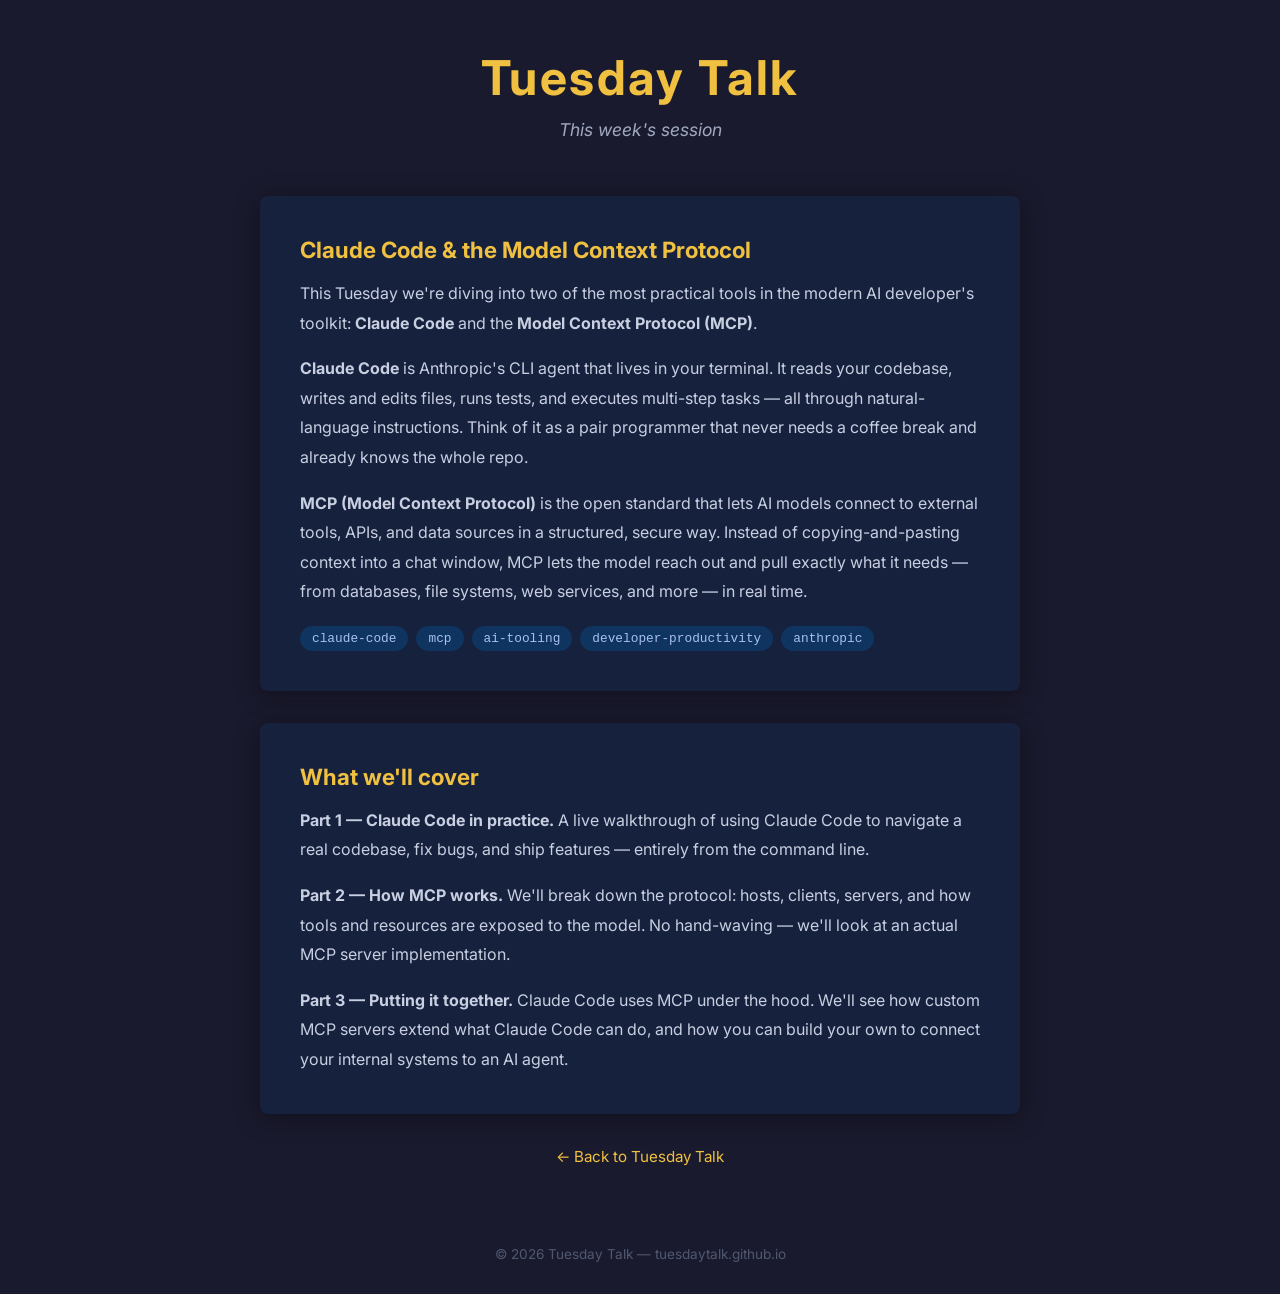
==== claude-talk.html @ 590dac4e "Add readme, extract stylesheet, change font" ====
<!DOCTYPE html>
<html lang="en">
<head>
  <meta charset="UTF-8">
  <meta name="viewport" content="width=device-width, initial-scale=1.0">
  <title>Tuesday Talk &mdash; Claude Code &amp; MCP</title>
  <link rel="preconnect" href="https://fonts.googleapis.com">
  <link href="https://fonts.googleapis.com/css2?family=Inter:wght@400;600;700&display=swap" rel="stylesheet">
  <link rel="stylesheet" href="style.css">
</head>
<body>

  <header>
    <h1>Tuesday Talk</h1>
    <p class="subtitle">This week's session</p>
  </header>

  <main>

    <div class="card">
      <h2>Claude Code &amp; the Model Context Protocol</h2>
      <p>
        This Tuesday we're diving into two of the most practical tools in the modern AI developer's
        toolkit: <strong>Claude Code</strong> and the <strong>Model Context Protocol (MCP)</strong>.
      </p>
      <p>
        <strong>Claude Code</strong> is Anthropic's CLI agent that lives in your terminal. It reads
        your codebase, writes and edits files, runs tests, and executes multi-step tasks — all
        through natural-language instructions. Think of it as a pair programmer that never needs
        a coffee break and already knows the whole repo.
      </p>
      <p>
        <strong>MCP (Model Context Protocol)</strong> is the open standard that lets AI models
        connect to external tools, APIs, and data sources in a structured, secure way. Instead of
        copying-and-pasting context into a chat window, MCP lets the model reach out and pull
        exactly what it needs — from databases, file systems, web services, and more — in real time.
      </p>
      <div class="tag-row">
        <span class="tag">claude-code</span>
        <span class="tag">mcp</span>
        <span class="tag">ai-tooling</span>
        <span class="tag">developer-productivity</span>
        <span class="tag">anthropic</span>
      </div>
    </div>

    <div class="card">
      <h2>What we'll cover</h2>
      <p>
        <strong>Part 1 &mdash; Claude Code in practice.</strong> A live walkthrough of using
        Claude Code to navigate a real codebase, fix bugs, and ship features — entirely from
        the command line.
      </p>
      <p>
        <strong>Part 2 &mdash; How MCP works.</strong> We'll break down the protocol: hosts,
        clients, servers, and how tools and resources are exposed to the model. No hand-waving —
        we'll look at an actual MCP server implementation.
      </p>
      <p>
        <strong>Part 3 &mdash; Putting it together.</strong> Claude Code uses MCP under the hood.
        We'll see how custom MCP servers extend what Claude Code can do, and how you can build
        your own to connect your internal systems to an AI agent.
      </p>
    </div>

    <div class="back">
      <a href="index.html">&larr; Back to Tuesday Talk</a>
    </div>

  </main>

  <footer>
    &copy; 2026 Tuesday Talk &mdash; tuesdaytalk.github.io
  </footer>

</body>
</html>
---- style.css ----
* {
  margin: 0;
  padding: 0;
  box-sizing: border-box;
}

body {
  font-family: 'Inter', sans-serif;
  background-color: #1a1a2e;
  color: #e0e0e0;
  min-height: 100vh;
  display: flex;
  flex-direction: column;
  align-items: center;
}

header {
  text-align: center;
  padding: 3rem 2rem 1rem;
}

header h1 {
  font-size: 3rem;
  color: #f0c040;
  letter-spacing: 0.05em;
}

header p,
header .subtitle {
  margin-top: 0.75rem;
  font-size: 1.1rem;
  color: #a0a8c0;
  font-style: italic;
}

main {
  max-width: 760px;
  width: 90%;
  margin: 2.5rem auto 3rem;
}

.card {
  background: #16213e;
  border-radius: 8px;
  padding: 2.5rem;
  box-shadow: 0 4px 24px rgba(0,0,0,0.4);
  margin-bottom: 2rem;
}

.card h2 {
  font-size: 1.4rem;
  color: #f0c040;
  margin-bottom: 1rem;
}

.card p {
  line-height: 1.85;
  color: #c8cfe0;
  margin-bottom: 1rem;
}

.card p:last-child {
  margin-bottom: 0;
}

.tag-row {
  display: flex;
  flex-wrap: wrap;
  gap: 0.5rem;
  margin-top: 1.2rem;
}

.tag {
  background: #0f3460;
  color: #a8c0f0;
  font-size: 0.8rem;
  padding: 0.3rem 0.75rem;
  border-radius: 20px;
  font-family: monospace;
}

.cta {
  text-align: center;
  margin-top: 2rem;
}

.cta a {
  display: inline-block;
  background: #f0c040;
  color: #1a1a2e;
  font-family: 'Inter', sans-serif;
  font-size: 1.1rem;
  font-weight: bold;
  padding: 0.85rem 2.5rem;
  border-radius: 4px;
  text-decoration: none;
  letter-spacing: 0.03em;
  transition: background 0.2s;
}

.cta a:hover {
  background: #ffd966;
}

.back {
  text-align: center;
  margin-top: 1rem;
}

.back a {
  color: #f0c040;
  text-decoration: none;
  font-size: 0.95rem;
}

.back a:hover {
  text-decoration: underline;
}

footer {
  text-align: center;
  padding: 2rem;
  font-size: 0.85rem;
  color: #505870;
}
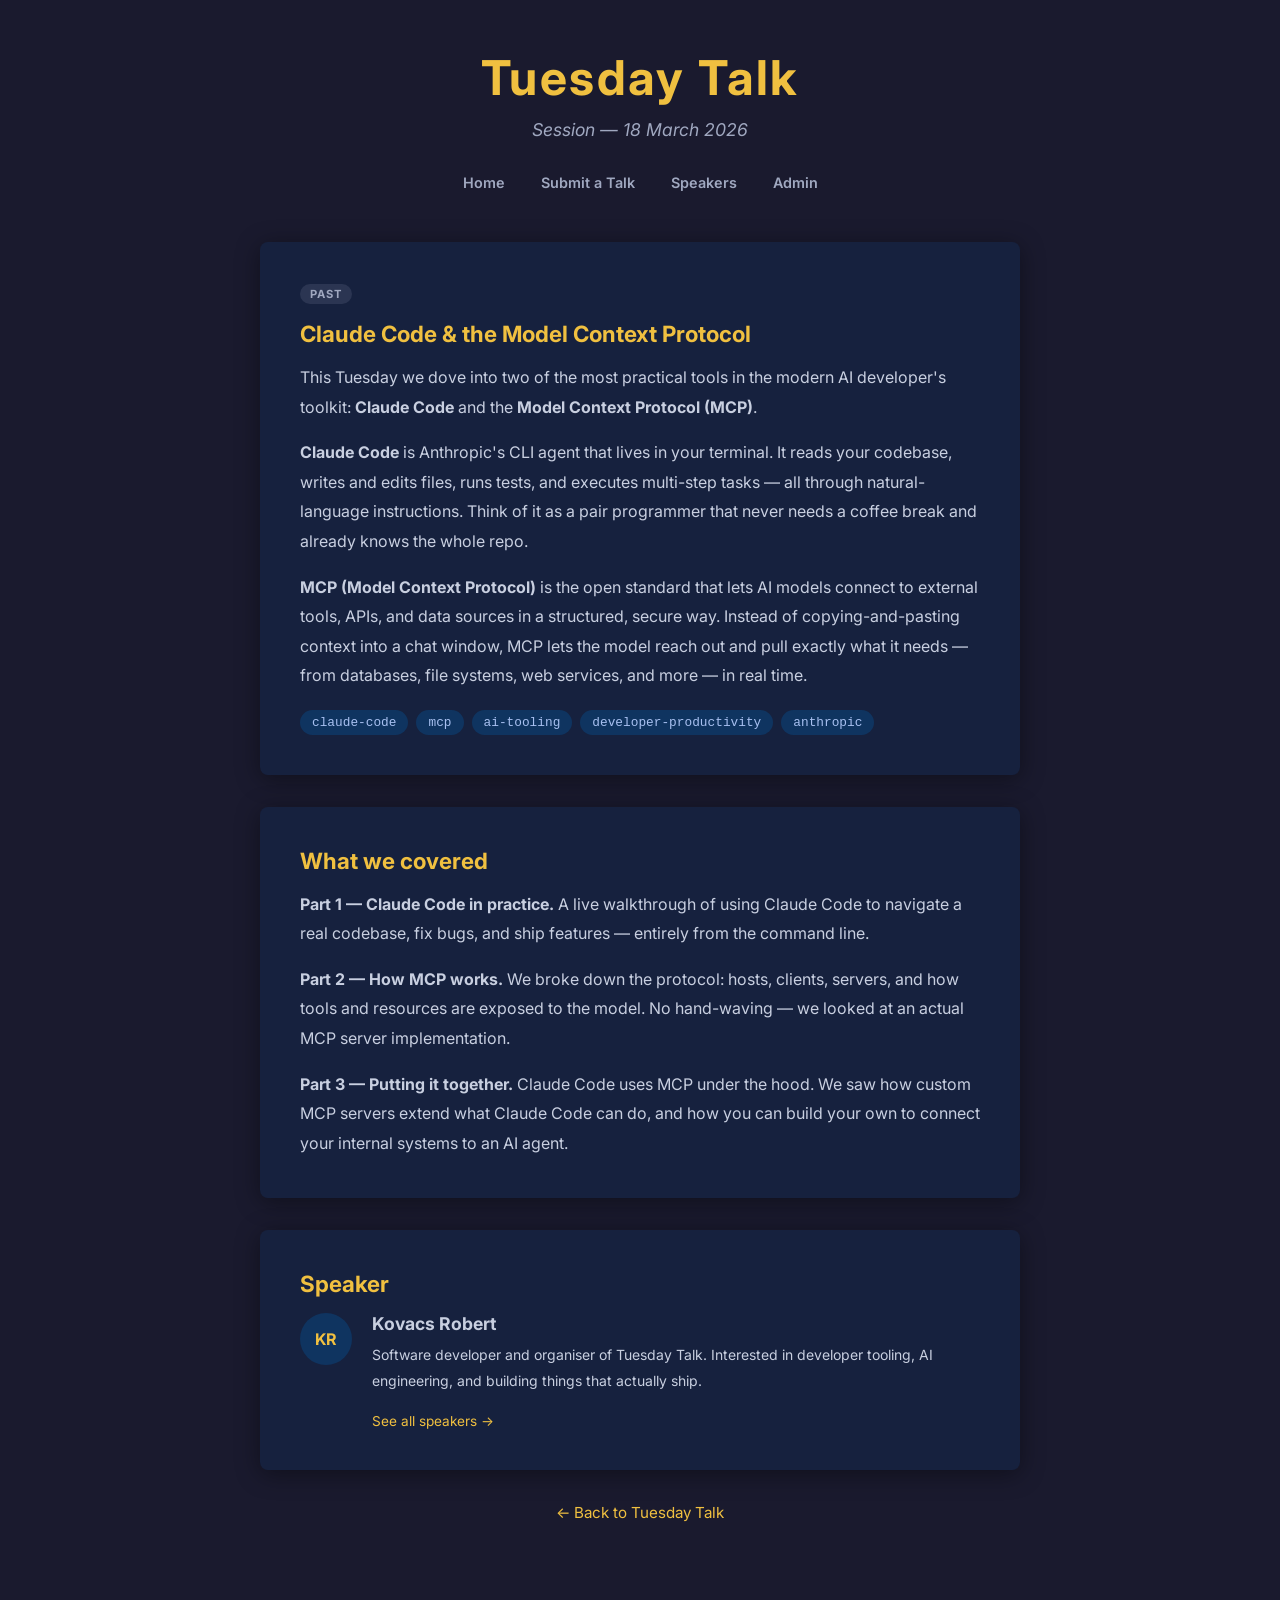
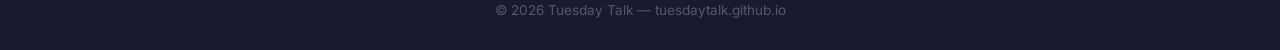
==== commit b53e5c75: "KAN-4: Implement UI — talks listing, speaker profiles, responsive design - Revamp index.html into a " ====
--- a/claude-talk.html
+++ b/claude-talk.html
@@ -12,15 +12,23 @@
 
   <header>
     <h1>Tuesday Talk</h1>
-    <p class="subtitle">This week's session</p>
+    <p class="subtitle">Session &mdash; 18 March 2026</p>
   </header>
+
+  <nav class="site-nav">
+    <a href="index.html">Home</a>
+    <a href="submit-talk.html">Submit a Talk</a>
+    <a href="speakers.html">Speakers</a>
+    <a href="admin.html">Admin</a>
+  </nav>
 
   <main>
 
     <div class="card">
+      <div class="talk-status past" style="margin-bottom:1rem;">Past</div>
       <h2>Claude Code &amp; the Model Context Protocol</h2>
       <p>
-        This Tuesday we're diving into two of the most practical tools in the modern AI developer's
+        This Tuesday we dove into two of the most practical tools in the modern AI developer's
         toolkit: <strong>Claude Code</strong> and the <strong>Model Context Protocol (MCP)</strong>.
       </p>
       <p>
@@ -45,22 +53,34 @@
     </div>
 
     <div class="card">
-      <h2>What we'll cover</h2>
+      <h2>What we covered</h2>
       <p>
         <strong>Part 1 &mdash; Claude Code in practice.</strong> A live walkthrough of using
         Claude Code to navigate a real codebase, fix bugs, and ship features — entirely from
         the command line.
       </p>
       <p>
-        <strong>Part 2 &mdash; How MCP works.</strong> We'll break down the protocol: hosts,
+        <strong>Part 2 &mdash; How MCP works.</strong> We broke down the protocol: hosts,
         clients, servers, and how tools and resources are exposed to the model. No hand-waving —
-        we'll look at an actual MCP server implementation.
+        we looked at an actual MCP server implementation.
       </p>
       <p>
         <strong>Part 3 &mdash; Putting it together.</strong> Claude Code uses MCP under the hood.
-        We'll see how custom MCP servers extend what Claude Code can do, and how you can build
+        We saw how custom MCP servers extend what Claude Code can do, and how you can build
         your own to connect your internal systems to an AI agent.
       </p>
+    </div>
+
+    <div class="card">
+      <h2>Speaker</h2>
+      <div class="speaker-card speaker-card--inline">
+        <div class="speaker-avatar" aria-hidden="true">KR</div>
+        <div class="speaker-info">
+          <h3 class="speaker-name">Kovacs Robert</h3>
+          <p class="speaker-bio">Software developer and organiser of Tuesday Talk. Interested in developer tooling, AI engineering, and building things that actually ship.</p>
+          <a href="speakers.html" class="link-subtle">See all speakers &rarr;</a>
+        </div>
+      </div>
     </div>
 
     <div class="back">
--- a/style.css
+++ b/style.css
@@ -14,6 +14,8 @@
   align-items: center;
 }
 
+/* ─── Header ──────────────────────────────────────────────── */
+
 header {
   text-align: center;
   padding: 3rem 2rem 1rem;
@@ -33,11 +35,59 @@
   font-style: italic;
 }
 
+/* ─── Navigation ──────────────────────────────────────────── */
+
+.site-nav {
+  display: flex;
+  gap: 0.25rem;
+  flex-wrap: wrap;
+  justify-content: center;
+  padding: 0.75rem 1rem;
+  width: 100%;
+  max-width: 760px;
+}
+
+.site-nav a {
+  color: #a0a8c0;
+  text-decoration: none;
+  font-size: 0.9rem;
+  font-weight: 600;
+  padding: 0.4rem 1rem;
+  border-radius: 4px;
+  transition: color 0.15s, background 0.15s;
+}
+
+.site-nav a:hover {
+  color: #f0c040;
+  background: rgba(240, 192, 64, 0.08);
+}
+
+.site-nav a.active {
+  color: #f0c040;
+}
+
+/* ─── Main ────────────────────────────────────────────────── */
+
 main {
   max-width: 760px;
   width: 90%;
-  margin: 2.5rem auto 3rem;
-}
+  margin: 2rem auto 3rem;
+}
+
+section {
+  margin-bottom: 2.5rem;
+}
+
+.section-title {
+  font-size: 1rem;
+  font-weight: 700;
+  color: #a0a8c0;
+  text-transform: uppercase;
+  letter-spacing: 0.1em;
+  margin-bottom: 1.25rem;
+}
+
+/* ─── Generic card ────────────────────────────────────────── */
 
 .card {
   background: #16213e;
@@ -53,6 +103,12 @@
   margin-bottom: 1rem;
 }
 
+.card h3 {
+  font-size: 1.1rem;
+  color: #c8cfe0;
+  margin-bottom: 0.5rem;
+}
+
 .card p {
   line-height: 1.85;
   color: #c8cfe0;
@@ -63,25 +119,184 @@
   margin-bottom: 0;
 }
 
-.tag-row {
-  display: flex;
+/* ─── Talk cards ──────────────────────────────────────────── */
+
+.talk-card {
+  background: #16213e;
+  border-radius: 8px;
+  box-shadow: 0 4px 24px rgba(0,0,0,0.4);
+  margin-bottom: 1.25rem;
+  display: flex;
+  gap: 0;
+  overflow: hidden;
+}
+
+.talk-card.past {
+  opacity: 0.75;
+}
+
+.talk-date {
+  background: #0f3460;
+  display: flex;
+  flex-direction: column;
+  align-items: center;
+  justify-content: center;
+  min-width: 68px;
+  padding: 1.25rem 0.75rem;
+  flex-shrink: 0;
+}
+
+.talk-day {
+  font-size: 1.75rem;
+  font-weight: 700;
+  color: #f0c040;
+  line-height: 1;
+}
+
+.talk-month {
+  font-size: 0.75rem;
+  font-weight: 600;
+  color: #a0a8c0;
+  text-transform: uppercase;
+  letter-spacing: 0.08em;
+  margin-top: 0.2rem;
+}
+
+.talk-body {
+  padding: 1.5rem;
+  flex: 1;
+}
+
+.talk-title {
+  font-size: 1.2rem;
+  font-weight: 700;
+  color: #e8eaf0;
+  margin-bottom: 0.3rem;
+}
+
+.talk-speaker {
+  font-size: 0.875rem;
+  color: #a0a8c0;
+  margin-bottom: 0.75rem;
+}
+
+.talk-abstract {
+  font-size: 0.9rem;
+  line-height: 1.7;
+  color: #c8cfe0;
+  margin-bottom: 0.75rem;
+}
+
+.talk-actions {
+  margin-top: 1rem;
+  display: flex;
+  gap: 0.75rem;
   flex-wrap: wrap;
-  gap: 0.5rem;
-  margin-top: 1.2rem;
-}
-
-.tag {
-  background: #0f3460;
-  color: #a8c0f0;
-  font-size: 0.8rem;
-  padding: 0.3rem 0.75rem;
+}
+
+/* ─── Status badges ───────────────────────────────────────── */
+
+.talk-status {
+  display: inline-block;
+  font-size: 0.7rem;
+  font-weight: 700;
+  text-transform: uppercase;
+  letter-spacing: 0.1em;
+  padding: 0.2rem 0.6rem;
   border-radius: 20px;
-  font-family: monospace;
-}
+  margin-bottom: 0.6rem;
+}
+
+.talk-status.upcoming {
+  background: rgba(64, 200, 128, 0.15);
+  color: #40c880;
+}
+
+.talk-status.past {
+  background: rgba(160, 168, 192, 0.15);
+  color: #a0a8c0;
+}
+
+.talk-status.approved {
+  background: rgba(64, 200, 128, 0.15);
+  color: #40c880;
+}
+
+.talk-status.rejected {
+  background: rgba(220, 80, 80, 0.15);
+  color: #dc5050;
+}
+
+.talk-status.pending {
+  background: rgba(240, 192, 64, 0.15);
+  color: #f0c040;
+}
+
+/* ─── Buttons ─────────────────────────────────────────────── */
+
+.btn-primary {
+  display: inline-block;
+  background: #f0c040;
+  color: #1a1a2e;
+  font-family: 'Inter', sans-serif;
+  font-size: 0.875rem;
+  font-weight: 700;
+  padding: 0.55rem 1.5rem;
+  border-radius: 4px;
+  text-decoration: none;
+  transition: background 0.2s;
+  cursor: pointer;
+  border: none;
+}
+
+.btn-primary:hover {
+  background: #ffd966;
+}
+
+.btn-secondary {
+  display: inline-block;
+  background: transparent;
+  color: #f0c040;
+  font-family: 'Inter', sans-serif;
+  font-size: 0.875rem;
+  font-weight: 600;
+  padding: 0.55rem 1.5rem;
+  border-radius: 4px;
+  text-decoration: none;
+  border: 1px solid #f0c040;
+  transition: background 0.2s, color 0.2s;
+  cursor: pointer;
+}
+
+.btn-secondary:hover {
+  background: rgba(240, 192, 64, 0.1);
+}
+
+.btn-danger {
+  display: inline-block;
+  background: transparent;
+  color: #dc5050;
+  font-family: 'Inter', sans-serif;
+  font-size: 0.875rem;
+  font-weight: 600;
+  padding: 0.4rem 1rem;
+  border-radius: 4px;
+  text-decoration: none;
+  border: 1px solid #dc5050;
+  transition: background 0.2s;
+  cursor: pointer;
+}
+
+.btn-danger:hover {
+  background: rgba(220, 80, 80, 0.1);
+}
+
+/* ─── CTA ─────────────────────────────────────────────────── */
 
 .cta {
   text-align: center;
   margin-top: 2rem;
+  margin-bottom: 1rem;
 }
 
 .cta a {
@@ -102,6 +317,26 @@
   background: #ffd966;
 }
 
+/* ─── Tags ────────────────────────────────────────────────── */
+
+.tag-row {
+  display: flex;
+  flex-wrap: wrap;
+  gap: 0.5rem;
+  margin-top: 1.2rem;
+}
+
+.tag {
+  background: #0f3460;
+  color: #a8c0f0;
+  font-size: 0.8rem;
+  padding: 0.3rem 0.75rem;
+  border-radius: 20px;
+  font-family: monospace;
+}
+
+/* ─── Back link ───────────────────────────────────────────── */
+
 .back {
   text-align: center;
   margin-top: 1rem;
@@ -116,6 +351,292 @@
 .back a:hover {
   text-decoration: underline;
 }
+
+.link-subtle {
+  color: #f0c040;
+  font-size: 0.85rem;
+  text-decoration: none;
+}
+
+.link-subtle:hover {
+  text-decoration: underline;
+}
+
+/* ─── Speaker cards ───────────────────────────────────────── */
+
+.speaker-grid {
+  display: grid;
+  grid-template-columns: repeat(auto-fill, minmax(280px, 1fr));
+  gap: 1.25rem;
+  margin-bottom: 2rem;
+}
+
+.speaker-card {
+  background: #16213e;
+  border-radius: 8px;
+  padding: 1.75rem;
+  box-shadow: 0 4px 24px rgba(0,0,0,0.4);
+  display: flex;
+  flex-direction: column;
+  gap: 1rem;
+}
+
+.speaker-card--inline {
+  flex-direction: row;
+  align-items: flex-start;
+  gap: 1.25rem;
+  padding: 0;
+  background: none;
+  box-shadow: none;
+}
+
+.speaker-avatar {
+  width: 52px;
+  height: 52px;
+  border-radius: 50%;
+  background: #0f3460;
+  color: #f0c040;
+  font-size: 1rem;
+  font-weight: 700;
+  display: flex;
+  align-items: center;
+  justify-content: center;
+  flex-shrink: 0;
+}
+
+.speaker-name {
+  font-size: 1.05rem;
+  font-weight: 700;
+  color: #e8eaf0;
+  margin-bottom: 0.2rem;
+}
+
+.speaker-role {
+  font-size: 0.8rem;
+  color: #a0a8c0;
+  margin-bottom: 0.5rem;
+}
+
+.speaker-bio {
+  font-size: 0.875rem;
+  line-height: 1.65;
+  color: #c8cfe0;
+}
+
+.speaker-talks {
+  margin-top: 0.5rem;
+  font-size: 0.8rem;
+}
+
+.speaker-talks-label {
+  color: #a0a8c0;
+  margin-right: 0.35rem;
+}
+
+.speaker-talk-link {
+  color: #f0c040;
+  text-decoration: none;
+}
+
+.speaker-talk-link:hover {
+  text-decoration: underline;
+}
+
+/* ─── Forms ───────────────────────────────────────────────── */
+
+.form-group {
+  margin-bottom: 1.5rem;
+}
+
+.form-group label {
+  display: block;
+  font-size: 0.875rem;
+  font-weight: 600;
+  color: #c8cfe0;
+  margin-bottom: 0.5rem;
+}
+
+.form-group input,
+.form-group textarea,
+.form-group select {
+  width: 100%;
+  background: #0f1b35;
+  border: 1px solid #2a3560;
+  border-radius: 4px;
+  color: #e0e0e0;
+  font-family: 'Inter', sans-serif;
+  font-size: 0.95rem;
+  padding: 0.7rem 0.9rem;
+  transition: border-color 0.15s;
+  appearance: none;
+}
+
+.form-group input:focus,
+.form-group textarea:focus,
+.form-group select:focus {
+  outline: none;
+  border-color: #f0c040;
+}
+
+.form-group textarea {
+  resize: vertical;
+  min-height: 100px;
+}
+
+.form-group select {
+  background-image: url("data:image/svg+xml,%3Csvg xmlns='http://www.w3.org/2000/svg' width='12' height='8' viewBox='0 0 12 8'%3E%3Cpath d='M1 1l5 5 5-5' stroke='%23a0a8c0' stroke-width='1.5' fill='none' stroke-linecap='round'/%3E%3C/svg%3E");
+  background-repeat: no-repeat;
+  background-position: right 0.9rem center;
+  padding-right: 2.5rem;
+  cursor: pointer;
+}
+
+.form-hint {
+  font-size: 0.78rem;
+  color: #607090;
+  margin-top: 0.35rem;
+}
+
+.form-message {
+  padding: 1rem 1.25rem;
+  border-radius: 6px;
+  font-size: 0.9rem;
+  margin-bottom: 1.5rem;
+}
+
+.form-message.success {
+  background: rgba(64, 200, 128, 0.12);
+  border: 1px solid rgba(64, 200, 128, 0.3);
+  color: #40c880;
+}
+
+.form-message.error {
+  background: rgba(220, 80, 80, 0.12);
+  border: 1px solid rgba(220, 80, 80, 0.3);
+  color: #dc5050;
+}
+
+/* ─── Architecture page ───────────────────────────────────── */
+
+.arch-table {
+  width: 100%;
+  border-collapse: collapse;
+  font-size: 0.875rem;
+  margin-bottom: 1rem;
+}
+
+.arch-table th {
+  text-align: left;
+  color: #a0a8c0;
+  font-weight: 600;
+  font-size: 0.78rem;
+  text-transform: uppercase;
+  letter-spacing: 0.07em;
+  padding: 0.5rem 0.75rem;
+  border-bottom: 1px solid #2a3560;
+}
+
+.arch-table td {
+  padding: 0.65rem 0.75rem;
+  color: #c8cfe0;
+  border-bottom: 1px solid #1e2d50;
+  vertical-align: top;
+}
+
+.arch-table code {
+  font-family: monospace;
+  font-size: 0.82rem;
+  color: #a8c0f0;
+  background: #0f3460;
+  padding: 0.1rem 0.35rem;
+  border-radius: 3px;
+}
+
+.arch-diagram {
+  font-family: monospace;
+  font-size: 0.82rem;
+  color: #a8c0f0;
+  background: #0f1b35;
+  border: 1px solid #2a3560;
+  border-radius: 6px;
+  padding: 1.25rem;
+  overflow-x: auto;
+  line-height: 1.7;
+  white-space: pre;
+}
+
+.arch-section-title {
+  font-size: 0.9rem;
+  font-weight: 700;
+  color: #f0c040;
+  margin: 1.5rem 0 0.75rem;
+}
+
+/* ─── Admin table ─────────────────────────────────────────── */
+
+.admin-table {
+  width: 100%;
+  border-collapse: collapse;
+  font-size: 0.875rem;
+}
+
+.admin-table th {
+  text-align: left;
+  color: #a0a8c0;
+  font-weight: 600;
+  font-size: 0.78rem;
+  text-transform: uppercase;
+  letter-spacing: 0.07em;
+  padding: 0.5rem 0.75rem;
+  border-bottom: 1px solid #2a3560;
+}
+
+.admin-table td {
+  padding: 0.9rem 0.75rem;
+  color: #c8cfe0;
+  border-bottom: 1px solid #1e2d50;
+  vertical-align: top;
+}
+
+.admin-table tr:last-child td {
+  border-bottom: none;
+}
+
+.admin-actions {
+  display: flex;
+  gap: 0.5rem;
+  flex-wrap: wrap;
+}
+
+/* ─── Attendance bar chart ────────────────────────────────── */
+
+.attendance-bar-wrap {
+  margin-bottom: 1.25rem;
+}
+
+.attendance-bar-label {
+  display: flex;
+  justify-content: space-between;
+  font-size: 0.85rem;
+  color: #c8cfe0;
+  margin-bottom: 0.35rem;
+}
+
+.attendance-bar-track {
+  height: 14px;
+  background: #0f1b35;
+  border-radius: 7px;
+  overflow: hidden;
+}
+
+.attendance-bar-fill {
+  height: 100%;
+  background: #f0c040;
+  border-radius: 7px;
+  transition: width 0.4s ease;
+}
+
+/* ─── Footer ──────────────────────────────────────────────── */
 
 footer {
   text-align: center;
@@ -123,3 +644,55 @@
   font-size: 0.85rem;
   color: #505870;
 }
+
+/* ─── Responsive ──────────────────────────────────────────── */
+
+@media (max-width: 600px) {
+  header h1 {
+    font-size: 2rem;
+  }
+
+  main {
+    width: 95%;
+  }
+
+  .talk-card {
+    flex-direction: column;
+  }
+
+  .talk-date {
+    flex-direction: row;
+    gap: 0.4rem;
+    min-width: unset;
+    padding: 0.75rem 1.25rem;
+    justify-content: flex-start;
+  }
+
+  .talk-day {
+    font-size: 1.1rem;
+  }
+
+  .card {
+    padding: 1.5rem;
+  }
+
+  .speaker-grid {
+    grid-template-columns: 1fr;
+  }
+
+  .speaker-card--inline {
+    flex-direction: column;
+  }
+
+  .arch-table {
+    font-size: 0.78rem;
+  }
+
+  .admin-table {
+    font-size: 0.78rem;
+  }
+
+  .admin-actions {
+    flex-direction: column;
+  }
+}
